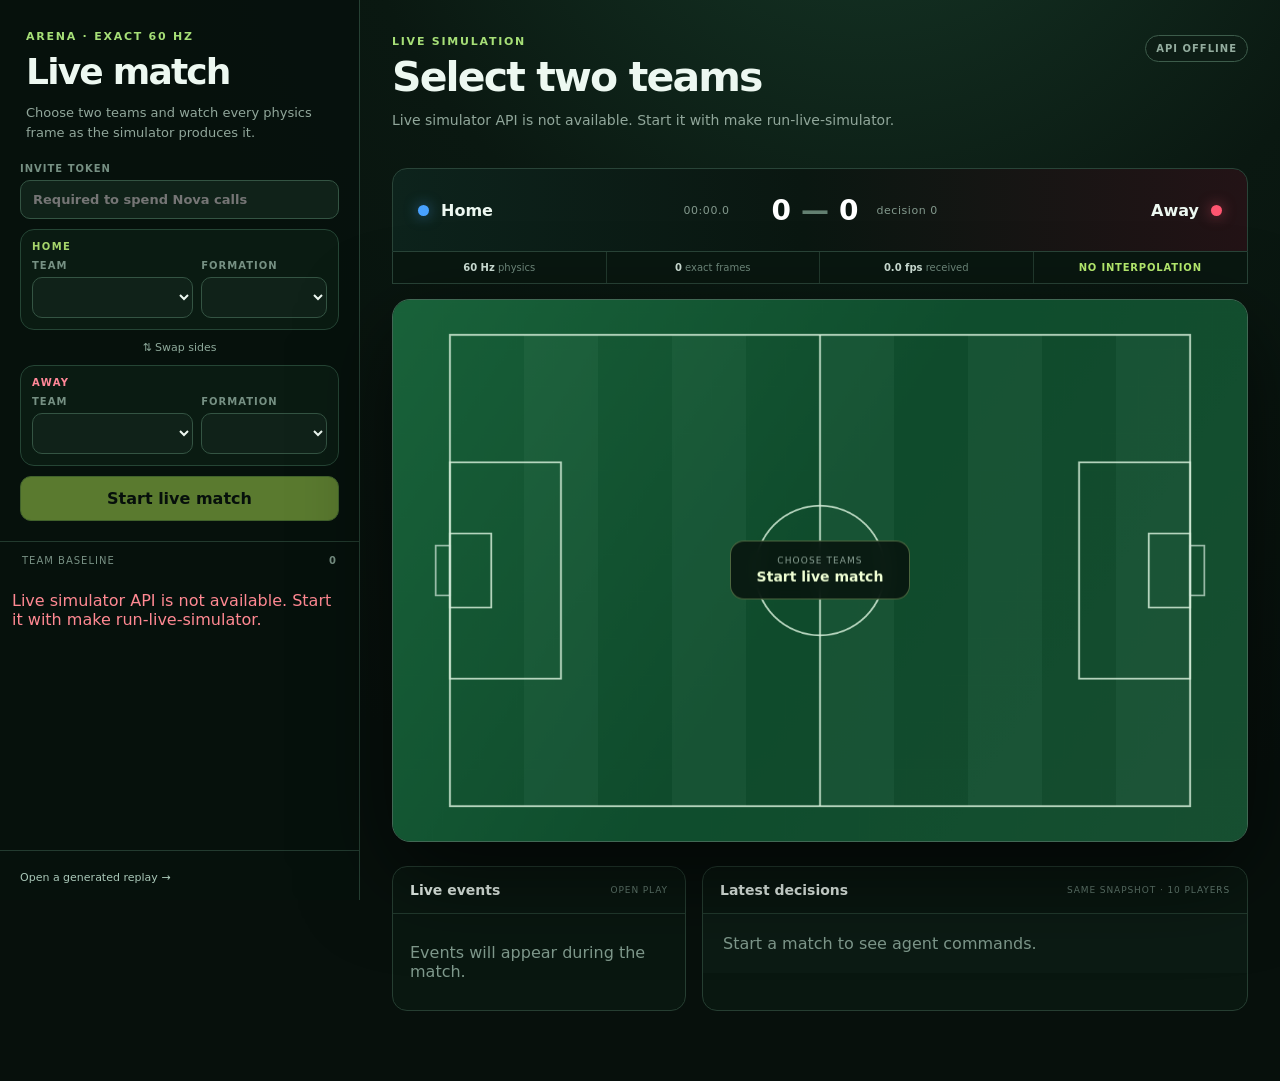
==== index.html @ 8bbee9d1 "Add remote Nova team workshop baseline" ====
<!doctype html>
<html lang="en">
<head>
  <meta charset="utf-8">
  <meta name="viewport" content="width=device-width, initial-scale=1">
  <meta name="theme-color" content="#07130e">
  <title>Tiki Taka — Live Match</title>
  <link rel="icon" href="/favicon.ico">
  <link rel="stylesheet" href="/viewer/style.css?v=20260825-formations">
</head>
<body>
  <div class="live-shell">
    <aside class="match-builder" aria-label="Live match setup">
      <div class="builder-heading">
        <p class="eyebrow">Arena · exact 60 Hz</p>
        <h1>Live match</h1>
        <p>Choose two teams and watch every physics frame as the simulator produces it.</p>
      </div>
      <form id="matchForm" class="team-picker">
        <label>Invite token<input id="inviteToken" type="password" autocomplete="off" placeholder="Required to spend Nova calls"></label>
        <div class="side-picker home-picker">
          <span class="side-label">Home</span>
          <label>Team<select id="homeTeam" aria-label="Home team"></select></label>
          <label>Formation<select id="homeFormation" aria-label="Home formation"></select></label>
        </div>
        <button id="swapTeams" class="swap-button" type="button" aria-label="Swap home and away teams">⇅ Swap sides</button>
        <div class="side-picker away-picker">
          <span class="side-label">Away</span>
          <label>Team<select id="awayTeam" aria-label="Away team"></select></label>
          <label>Formation<select id="awayFormation" aria-label="Away formation"></select></label>
        </div>
        <button id="startMatch" class="start-match" type="submit" disabled>Start live match</button>
      </form>
      <div class="catalog-heading"><span>Team baseline</span><strong id="teamCount">0</strong></div>
      <div id="teamCatalog" class="team-catalog" aria-live="polite"></div>
      <div class="builder-footer"><a href="/viewer/">Open a generated replay →</a></div>
    </aside>

    <main class="live-stage">
      <header class="stage-heading live-heading">
        <div>
          <p class="eyebrow">Live simulation</p>
          <h2 id="matchTitle">Select two teams</h2>
          <p id="matchReason" class="match-reason">The match runs in real wall-clock time. Frames are streamed directly from the physics loop.</p>
        </div>
        <span id="liveState" class="status-pill">Ready</span>
      </header>
      <section class="scoreboard" aria-label="Live match score">
        <div class="team home-team"><span class="team-dot"></span><strong id="homeName">Home</strong></div>
        <div class="score-lockup">
          <span id="clock">00:00.0</span>
          <strong><span id="homeScore">0</span><span class="score-separator">—</span><span id="awayScore">0</span></strong>
          <span id="tick">decision 0</span>
        </div>
        <div class="team away-team"><strong id="awayName">Away</strong><span class="team-dot"></span></div>
      </section>
      <div class="live-metadata" aria-label="Live stream telemetry">
        <span><strong id="physicsRate">60 Hz</strong> physics</span>
        <span><strong id="frameCount">0</strong> exact frames</span>
        <span><strong id="streamRate">0.0 fps</strong> received</span>
        <span class="no-interpolation">No interpolation</span>
      </div>
      <div class="pitch-frame live-pitch">
        <canvas id="pitch" width="1200" height="760" aria-label="Live football match"></canvas>
        <div id="pitchPrompt" class="pitch-prompt"><span>Choose teams</span><strong>Start live match</strong></div>
      </div>
      <section class="match-detail live-detail">
        <article class="event-panel">
          <div class="section-title"><h3>Live events</h3><span id="playMode">OPEN PLAY</span></div>
          <div id="events" class="event-feed"><p class="muted">Events will appear during the match.</p></div>
        </article>
        <article class="decision-panel">
          <div class="section-title"><h3>Latest decisions</h3><span>Same snapshot · 10 players</span></div>
          <div id="decisions" class="decision-grid"><p class="muted decision-placeholder">Start a match to see agent commands.</p></div>
        </article>
      </section>
    </main>
  </div>
  <script src="/viewer/live.js?v=20260825-portable-recording"></script>
</body>
</html>
---- viewer/style.css ----
:root {
  color-scheme: dark;
  font-family: Inter, ui-sans-serif, system-ui, -apple-system, BlinkMacSystemFont, "Segoe UI", sans-serif;
  background: #07100c;
  color: #edf8f1;
  font-synthesis: none;
}

* { box-sizing: border-box; }
html { min-width: 320px; background: #07100c; }
body { margin: 0; min-height: 100vh; background: radial-gradient(circle at 68% -20%, #173a29 0, #0a1811 34%, #07100c 68%); }
button, input, select { font: inherit; }
button, select, .file { cursor: pointer; }
button:focus-visible, input:focus-visible, select:focus-visible, .file:focus-within { outline: 2px solid #d3ff64; outline-offset: 3px; }
.sr-only { position: absolute; width: 1px; height: 1px; padding: 0; margin: -1px; overflow: hidden; clip: rect(0,0,0,0); white-space: nowrap; border: 0; }
.muted { color: #7f998c; }
.eyebrow { margin: 0 0 8px; color: #a6df77; text-transform: uppercase; letter-spacing: .16em; font-size: 11px; font-weight: 800; }

.app-shell { display: grid; grid-template-columns: 350px minmax(0, 1fr); min-height: 100vh; }
.replay-library { position: sticky; top: 0; height: 100vh; display: flex; flex-direction: column; border-right: 1px solid #264134; background: rgba(7, 18, 13, .9); backdrop-filter: blur(18px); z-index: 4; }
.library-heading { padding: 30px 26px 18px; }
.library-heading h1 { margin: 0; font-size: 30px; letter-spacing: -.045em; }
.library-intro { margin: 10px 0 0; color: #95aa9f; font-size: 13px; line-height: 1.55; }
.search { padding: 0 18px 16px; }
.search input { width: 100%; border: 1px solid #294638; border-radius: 11px; background: #0c1c14; color: #eef9f2; padding: 11px 13px; font-size: 13px; }
.search input::placeholder { color: #6f897c; }
.replay-list { flex: 1; overflow: auto; padding: 0 12px 24px; scrollbar-color: #345744 transparent; scrollbar-width: thin; }
.replay-group { margin: 0 0 17px; }
.replay-group h2 { margin: 0 8px 8px; color: #7f998c; font-size: 10px; letter-spacing: .11em; text-transform: uppercase; }
.replay-item { width: 100%; display: grid; grid-template-columns: minmax(0,1fr) auto; gap: 8px; align-items: center; border: 1px solid transparent; border-radius: 11px; padding: 10px 11px; text-align: left; color: #c9d8d0; background: transparent; transition: border-color .15s, background .15s, color .15s; }
.replay-item:hover { background: #10251a; color: white; }
.replay-item.active { border-color: #527a43; color: white; background: linear-gradient(110deg, #17351f, #12271c); box-shadow: inset 3px 0 #b6ee56; }
.replay-item span:first-child { overflow: hidden; text-overflow: ellipsis; white-space: nowrap; font-size: 12px; font-weight: 700; }
.replay-item .watch { color: #7e9b8c; font-size: 10px; text-transform: uppercase; letter-spacing: .08em; }
.replay-item.active .watch { color: #cfff73; }
.library-footer { border-top: 1px solid #233b30; padding: 16px 18px; }
.file { display: block; width: 100%; border: 1px solid #365944; border-radius: 10px; padding: 10px 12px; text-align: center; color: #c9dbd1; background: #102219; font-size: 12px; font-weight: 750; }
.file:hover { border-color: #79a95b; color: white; }
.file input { display: none; }

.replay-stage { width: min(1240px, calc(100% - 64px)); margin: 0 auto; padding: 35px 0 80px; }
.stage-heading { min-height: 92px; display: flex; align-items: flex-start; justify-content: space-between; gap: 30px; }
.stage-heading h2 { margin: 0; font-size: clamp(27px, 3.2vw, 46px); letter-spacing: -.045em; line-height: 1.05; }
.match-reason { max-width: 830px; min-height: 40px; margin: 11px 0 0; color: #91a79b; line-height: 1.5; font-size: 14px; }
.status-pill { flex: 0 0 auto; border: 1px solid #3d5c4b; border-radius: 100px; padding: 7px 10px; color: #94ad9f; background: #0d1d15; text-transform: uppercase; letter-spacing: .1em; font-size: 10px; font-weight: 800; }
.status-pill.playing { border-color: #7aaa52; color: #d5ff85; box-shadow: 0 0 24px #92e24c22; }

.scoreboard { display: grid; grid-template-columns: 1fr auto 1fr; align-items: center; min-height: 84px; margin-top: 18px; border: 1px solid #294438; border-radius: 15px 15px 0 0; background: linear-gradient(90deg, #0d231c, #0a1711 48%, #231316); overflow: hidden; }
.team { min-width: 0; display: flex; align-items: center; gap: 12px; padding: 0 25px; font-size: clamp(12px, 1.25vw, 16px); }
.team strong { overflow: hidden; text-overflow: ellipsis; white-space: nowrap; }
.away-team { justify-content: flex-end; text-align: right; }
.team-dot { width: 11px; height: 11px; flex: 0 0 auto; border-radius: 50%; background: #48a1ff; box-shadow: 0 0 14px #48a1ff88; }
.away-team .team-dot { background: #ff5570; box-shadow: 0 0 14px #ff557088; }
.score-lockup { display: grid; grid-template-columns: 70px auto 80px; align-items: center; gap: 18px; color: #83998d; font-variant-numeric: tabular-nums; font-size: 11px; letter-spacing: .05em; }
.score-lockup > strong { color: white; font-size: 28px; letter-spacing: 0; white-space: nowrap; }
.score-separator { padding: 0 10px; color: #638071; }
.metadata { margin: 0; border: solid #294438; border-width: 0 1px 1px; padding: 9px 18px; color: #6f897c; background: #091710; text-align: center; font-size: 11px; }

.pitch-frame { position: relative; margin-top: 15px; overflow: hidden; border: 1px solid #416854; border-radius: 18px; background: #123e27; box-shadow: 0 30px 90px #0009; }
canvas { display: block; width: 100%; height: auto; aspect-ratio: 1200 / 760; }
.canvas-play { position: absolute; inset: 50% auto auto 50%; width: 68px; height: 68px; transform: translate(-50%, -50%); border: 1px solid #d6ff9e88; border-radius: 50%; color: #efffd4; background: #07130dcc; backdrop-filter: blur(8px); font-size: 23px; padding-left: 5px; box-shadow: 0 10px 45px #0009; transition: opacity .2s, transform .2s; }
.canvas-play:hover { transform: translate(-50%, -50%) scale(1.06); }
.canvas-play.hidden { opacity: 0; pointer-events: none; }
.canvas-play:disabled { opacity: 0; }

.transport { display: flex; align-items: center; gap: 17px; margin-top: 15px; }
.play-button { min-width: 78px; border: 1px solid #77a850; border-radius: 10px; padding: 10px 15px; color: #07100c; background: #b6ee56; font-weight: 850; }
.play-button:hover { background: #c8ff69; }
.play-button:disabled { opacity: .4; cursor: default; }
.timeline-wrap { flex: 1; }
.timeline-wrap input { width: 100%; margin: 0; accent-color: #b6ee56; }
.timeline-labels { display: flex; justify-content: space-between; margin-top: 3px; color: #688075; font-size: 10px; font-variant-numeric: tabular-nums; }
.speed-control { display: flex; align-items: center; gap: 7px; color: #758e81; font-size: 11px; text-transform: uppercase; letter-spacing: .07em; font-weight: 800; }
.speed-control select { border: 1px solid #345443; border-radius: 8px; padding: 7px 8px; color: #e6f2eb; background: #102219; }

.match-detail { display: grid; grid-template-columns: minmax(260px, .7fr) minmax(0, 1.3fr); gap: 16px; margin-top: 36px; }
.match-detail article { min-width: 0; border: 1px solid #263e32; border-radius: 15px; background: #0b1912cc; }
.section-title { display: flex; justify-content: space-between; align-items: center; border-bottom: 1px solid #223a2e; padding: 15px 17px; }
.section-title h3 { margin: 0; font-size: 14px; }
.section-title span { color: #688176; font-size: 9px; letter-spacing: .1em; text-transform: uppercase; }
.event-feed { max-height: 285px; overflow: auto; padding: 13px 17px; }
.event { display: flex; gap: 10px; align-items: baseline; border-bottom: 1px solid #162a20; padding: 7px 0; font-size: 11px; }
.event:last-child { border: 0; }
.event-type { color: #d8e8df; font-weight: 750; }
.event-detail { color: #718b7e; }
.decision-grid { display: grid; grid-template-columns: repeat(2, minmax(0,1fr)); gap: 1px; background: #1b3026; }
.decision-card { min-width: 0; padding: 11px 13px; background: #0c1b14; }
.decision-card header { display: flex; align-items: center; justify-content: space-between; gap: 9px; }
.decision-card strong { overflow: hidden; text-overflow: ellipsis; white-space: nowrap; font-size: 10px; }
.decision-card .player { color: #72b5ff; }
.decision-card.away .player { color: #ff8090; }
.decision-card code { display: block; margin-top: 5px; overflow: hidden; color: #c9ff79; text-overflow: ellipsis; font-size: 10px; }
.latency { color: #648073; font-size: 9px; font-variant-numeric: tabular-nums; }
.bad { color: #ff8992 !important; }

@media (max-width: 1050px) {
  .app-shell { grid-template-columns: 285px minmax(0,1fr); }
  .replay-stage { width: min(100% - 34px, 1100px); }
  .score-lockup { grid-template-columns: auto; gap: 2px; justify-items: center; padding: 7px 0; }
  .score-lockup > span { font-size: 9px; }
}

@media (max-width: 760px) {
  .app-shell { display: block; }
  .replay-library { position: relative; height: auto; border: 0; border-bottom: 1px solid #294438; }
  .library-heading { padding: 23px 18px 13px; }
  .replay-list { max-height: 290px; }
  .replay-stage { width: calc(100% - 24px); padding: 24px 0 60px; }
  .stage-heading { display: block; }
  .status-pill { display: inline-block; margin-top: 13px; }
  .scoreboard { grid-template-columns: minmax(0,1fr) auto minmax(0,1fr); }
  .team { padding: 0 10px; }
  .team-dot { display: none; }
  .score-lockup { padding: 7px 5px; }
  .match-detail { grid-template-columns: 1fr; }
  .transport { flex-wrap: wrap; }
  .timeline-wrap { order: 3; flex-basis: 100%; }
}

/* Root live-match experience. The replay viewer remains available at /viewer/. */
.live-shell { display: grid; grid-template-columns: 360px minmax(0, 1fr); min-height: 100vh; }
.match-builder { position: sticky; top: 0; height: 100vh; display: flex; flex-direction: column; border-right: 1px solid #264134; background: rgba(7,18,13,.94); overflow: hidden; }
.builder-heading { padding: 30px 26px 20px; }
.builder-heading h1 { margin: 0; font-size: 36px; letter-spacing: -.05em; }
.builder-heading > p:last-child { margin: 11px 0 0; color: #91a79b; font-size: 13px; line-height: 1.55; }
.team-picker { display: grid; gap: 10px; padding: 0 20px 20px; }
.team-picker label { display: grid; gap: 6px; color: #769083; font-size: 10px; font-weight: 800; letter-spacing: .1em; text-transform: uppercase; }
.team-picker select, .team-picker input { width: 100%; border: 1px solid #345443; border-radius: 10px; padding: 11px 12px; color: #edf8f1; background: #102219; font-size: 13px; font-weight: 750; text-transform: none; letter-spacing: 0; }
.side-picker { display: grid; grid-template-columns: minmax(0, 1fr) minmax(0, .78fr); gap: 8px; padding: 11px; border: 1px solid #254535; border-radius: 14px; background: #0a1b12; }
.side-picker .side-label { grid-column: 1 / -1; color: #a6d56b; font-size: 10px; font-weight: 900; letter-spacing: .14em; text-transform: uppercase; }
.away-picker .side-label { color: #ff8798; }
.swap-button { justify-self: center; border: 0; color: #8eaa9b; background: transparent; font-size: 11px; }
.swap-button:hover { color: #d3ff64; }
.start-match { border: 1px solid #83bd4f; border-radius: 11px; padding: 12px 14px; color: #07100c; background: #b6ee56; font-weight: 850; }
.start-match:hover { background: #c9ff70; }
.start-match:disabled { opacity: .48; cursor: wait; }
.catalog-heading { display: flex; justify-content: space-between; padding: 13px 22px 9px; border-top: 1px solid #223a2e; color: #789184; font-size: 10px; text-transform: uppercase; letter-spacing: .1em; }
.team-catalog { flex: 1; overflow: auto; padding: 0 12px 16px; }
.team-card { position: relative; margin: 5px 0; border: 1px solid #233d30; border-radius: 11px; padding: 10px 11px; background: #0b1a12; }
.team-card::before, .team-card::after { position: absolute; top: 9px; width: 5px; height: 5px; border-radius: 50%; content: ''; opacity: 0; }
.team-card::before { left: -3px; background: #48a1ff; box-shadow: 0 0 10px #48a1ff; }
.team-card::after { right: -3px; background: #ff5570; box-shadow: 0 0 10px #ff5570; }
.team-card.selected-home::before, .team-card.selected-away::after { opacity: 1; }
.team-card > div { display: flex; justify-content: space-between; gap: 8px; }
.team-card strong { font-size: 11px; }
.team-card span { color: #a4d877; font-size: 9px; }
.team-card p { margin: 5px 0 0; color: #71887c; font-size: 10px; line-height: 1.4; }
.builder-footer { border-top: 1px solid #233b30; padding: 15px 20px; }
.builder-footer a { color: #a9c8b8; font-size: 11px; text-decoration: none; }
.builder-footer a:hover { color: #d3ff64; }
.live-stage { width: min(1240px, calc(100% - 64px)); margin: 0 auto; padding: 35px 0 70px; }
.live-heading { min-height: 105px; }
.live-heading .match-reason a { color: #c8ff69; }
.live-metadata { display: grid; grid-template-columns: repeat(4, 1fr); border: solid #294438; border-width: 0 1px 1px; background: #091710; }
.live-metadata span { padding: 10px 14px; border-right: 1px solid #223a2e; color: #6f897c; text-align: center; font-size: 10px; }
.live-metadata span:last-child { border-right: 0; }
.live-metadata strong { color: #cfe1d7; font-variant-numeric: tabular-nums; }
.live-metadata .no-interpolation { color: #b9ef70; font-weight: 800; text-transform: uppercase; letter-spacing: .08em; }
.live-pitch { margin-top: 15px; }
.pitch-prompt { position: absolute; inset: 50% auto auto 50%; display: grid; gap: 3px; min-width: 180px; transform: translate(-50%,-50%); border: 1px solid #d6ff9e55; border-radius: 14px; padding: 14px 20px; color: #8da397; background: #07130ddd; text-align: center; backdrop-filter: blur(8px); }
.pitch-prompt strong { color: #efffd4; font-size: 14px; }
.pitch-prompt span { font-size: 9px; text-transform: uppercase; letter-spacing: .12em; }
.pitch-prompt.hidden { display: none; }
.live-detail { margin-top: 24px; }
.decision-placeholder { grid-column: 1 / -1; margin: 0; padding: 20px; background: #0c1b14; }

@media (max-width: 1000px) {
  .live-shell { grid-template-columns: 300px minmax(0,1fr); }
  .live-stage { width: calc(100% - 32px); }
  .live-metadata { grid-template-columns: repeat(2, 1fr); }
}

@media (max-width: 760px) {
  .live-shell { display: block; }
  .match-builder { position: relative; height: auto; border-right: 0; }
  .team-catalog { display: grid; grid-template-columns: repeat(2,minmax(0,1fr)); max-height: 310px; }
  .live-stage { width: calc(100% - 24px); padding-top: 24px; }
  .live-metadata span { padding: 8px 5px; }
}
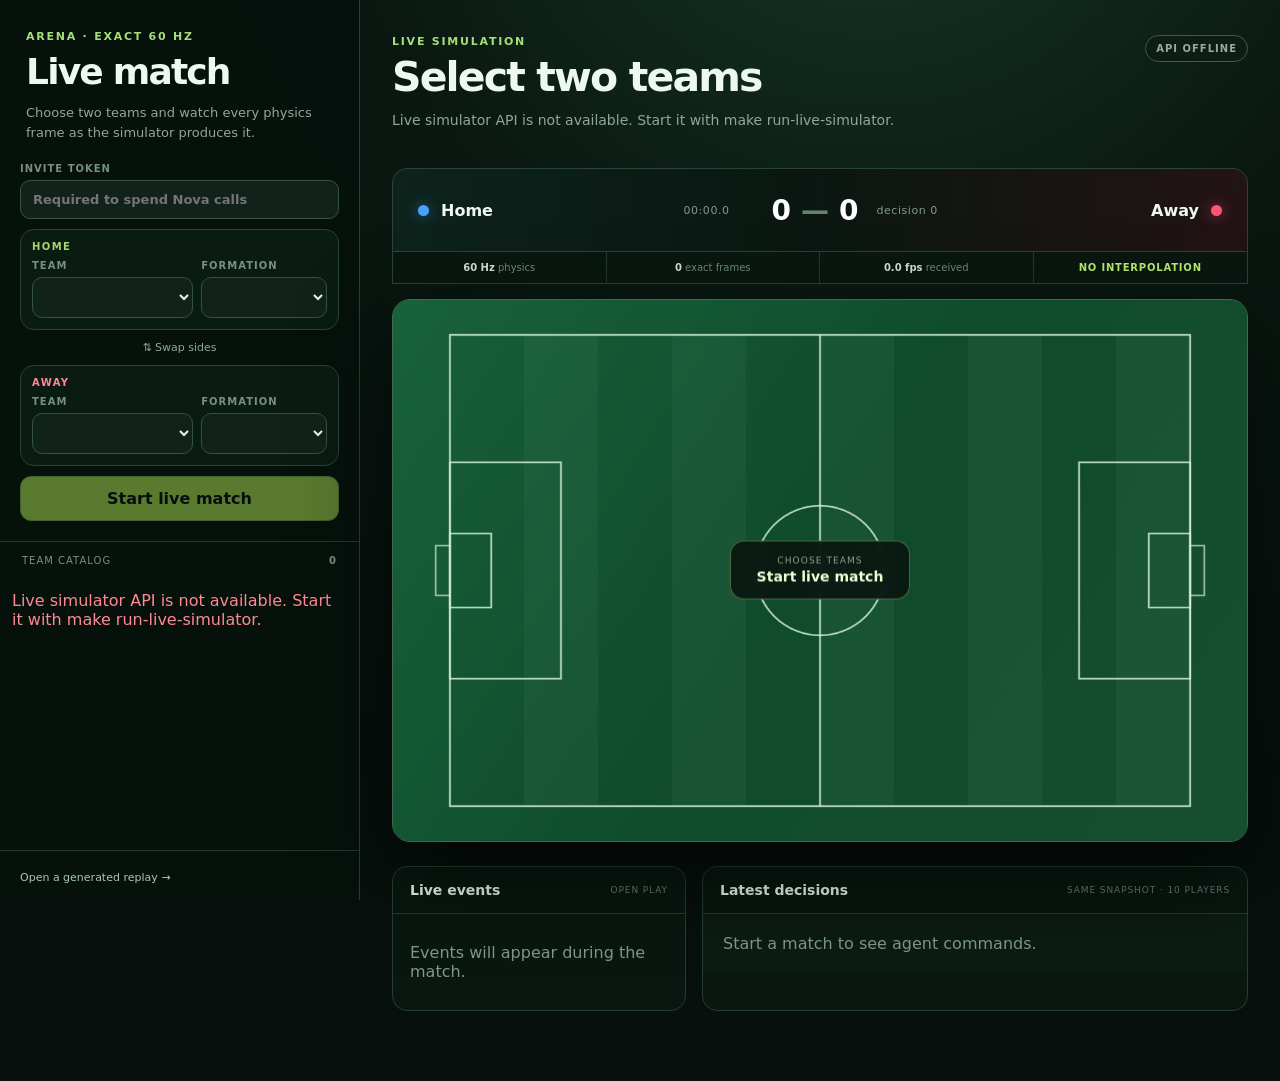
==== commit 19a03f70: "Add multi-team Nova catalog and generator" ====
--- a/index.html
+++ b/index.html
@@ -31,7 +31,7 @@
         </div>
         <button id="startMatch" class="start-match" type="submit" disabled>Start live match</button>
       </form>
-      <div class="catalog-heading"><span>Team baseline</span><strong id="teamCount">0</strong></div>
+      <div class="catalog-heading"><span>Team catalog</span><strong id="teamCount">0</strong></div>
       <div id="teamCatalog" class="team-catalog" aria-live="polite"></div>
       <div class="builder-footer"><a href="/viewer/">Open a generated replay →</a></div>
     </aside>
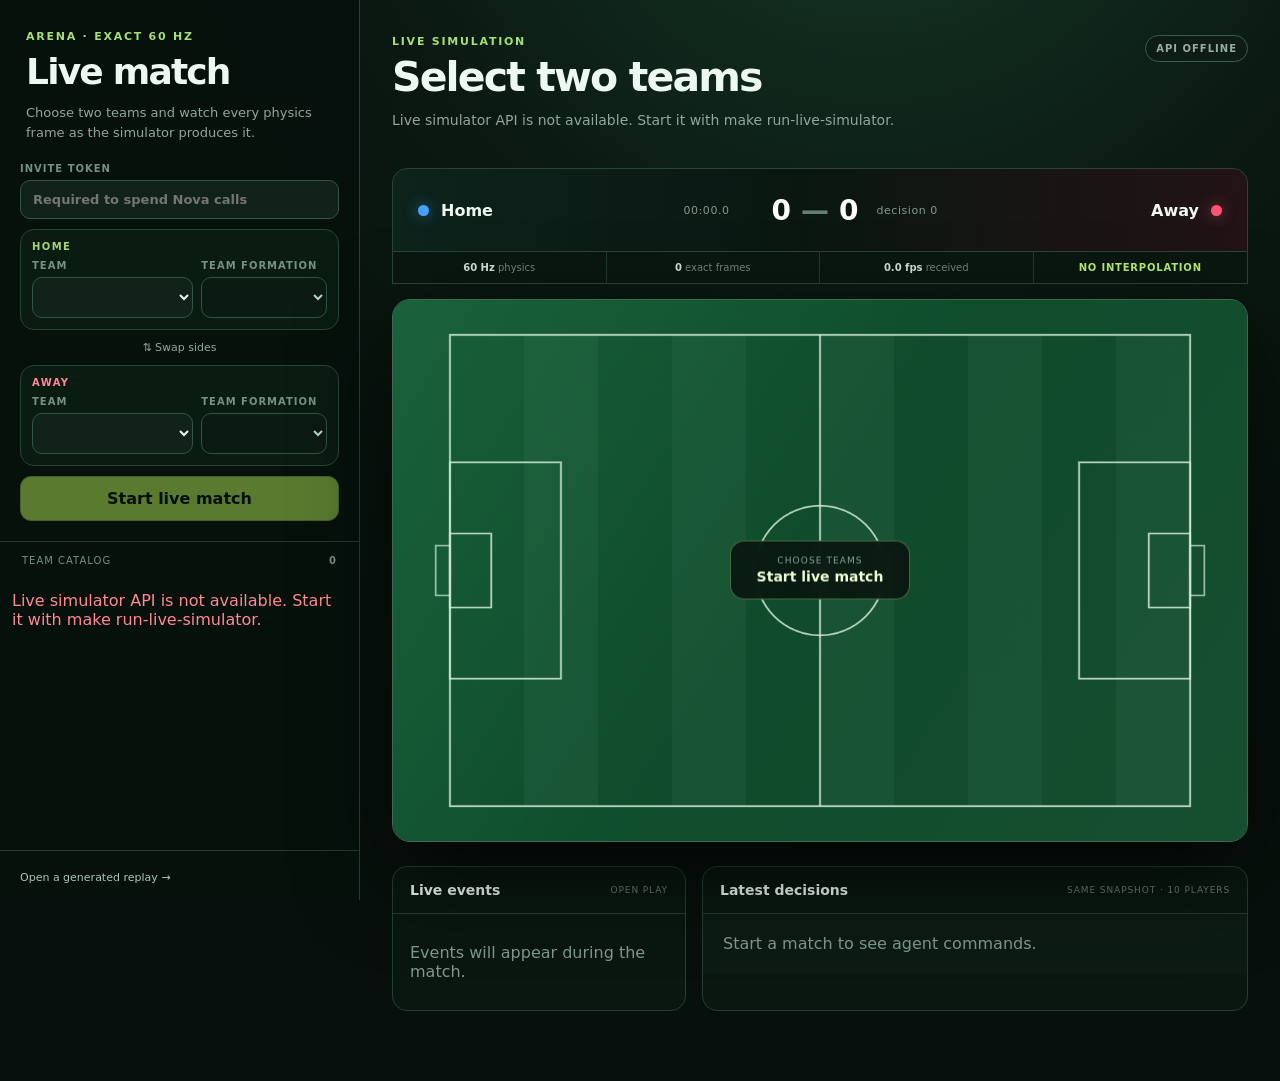
==== commit ab1b123d: "Bind six standard formations to teams" ====
--- a/index.html
+++ b/index.html
@@ -21,13 +21,13 @@
         <div class="side-picker home-picker">
           <span class="side-label">Home</span>
           <label>Team<select id="homeTeam" aria-label="Home team"></select></label>
-          <label>Formation<select id="homeFormation" aria-label="Home formation"></select></label>
+          <label>Team formation<select id="homeFormation" aria-label="Home team formation" disabled></select></label>
         </div>
         <button id="swapTeams" class="swap-button" type="button" aria-label="Swap home and away teams">⇅ Swap sides</button>
         <div class="side-picker away-picker">
           <span class="side-label">Away</span>
           <label>Team<select id="awayTeam" aria-label="Away team"></select></label>
-          <label>Formation<select id="awayFormation" aria-label="Away formation"></select></label>
+          <label>Team formation<select id="awayFormation" aria-label="Away team formation" disabled></select></label>
         </div>
         <button id="startMatch" class="start-match" type="submit" disabled>Start live match</button>
       </form>
--- a/viewer/style.css
+++ b/viewer/style.css
@@ -126,6 +126,7 @@
 .team-picker { display: grid; gap: 10px; padding: 0 20px 20px; }
 .team-picker label { display: grid; gap: 6px; color: #769083; font-size: 10px; font-weight: 800; letter-spacing: .1em; text-transform: uppercase; }
 .team-picker select, .team-picker input { width: 100%; border: 1px solid #345443; border-radius: 10px; padding: 11px 12px; color: #edf8f1; background: #102219; font-size: 13px; font-weight: 750; text-transform: none; letter-spacing: 0; }
+.team-picker select:disabled { cursor: default; opacity: 1; color: #b7d6c4; background: #0b1b13; }
 .side-picker { display: grid; grid-template-columns: minmax(0, 1fr) minmax(0, .78fr); gap: 8px; padding: 11px; border: 1px solid #254535; border-radius: 14px; background: #0a1b12; }
 .side-picker .side-label { grid-column: 1 / -1; color: #a6d56b; font-size: 10px; font-weight: 900; letter-spacing: .14em; text-transform: uppercase; }
 .away-picker .side-label { color: #ff8798; }
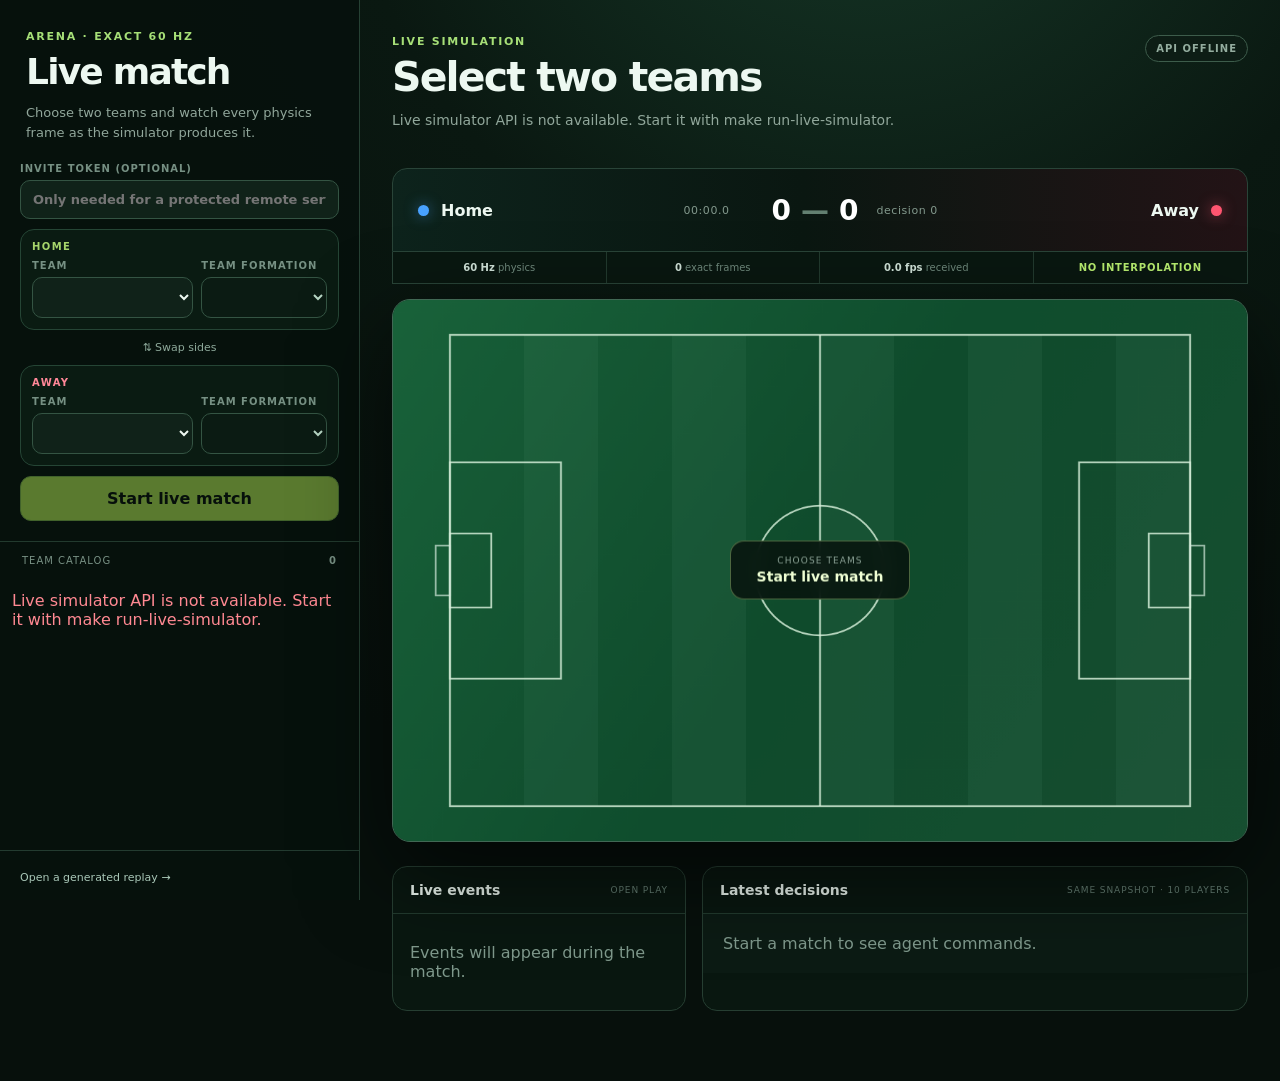
==== commit dd51f5c8: "Add evolutionary campaign and aggressive xG teams" ====
--- a/index.html
+++ b/index.html
@@ -17,7 +17,7 @@
         <p>Choose two teams and watch every physics frame as the simulator produces it.</p>
       </div>
       <form id="matchForm" class="team-picker">
-        <label>Invite token<input id="inviteToken" type="password" autocomplete="off" placeholder="Required to spend Nova calls"></label>
+        <label>Invite token (optional)<input id="inviteToken" type="password" autocomplete="off" placeholder="Only needed for a protected remote server"></label>
         <div class="side-picker home-picker">
           <span class="side-label">Home</span>
           <label>Team<select id="homeTeam" aria-label="Home team"></select></label>
@@ -76,6 +76,6 @@
       </section>
     </main>
   </div>
-  <script src="/viewer/live.js?v=20260825-portable-recording"></script>
+  <script src="/viewer/live.js?v=20260828-tokenless-hosted-matches"></script>
 </body>
 </html>
